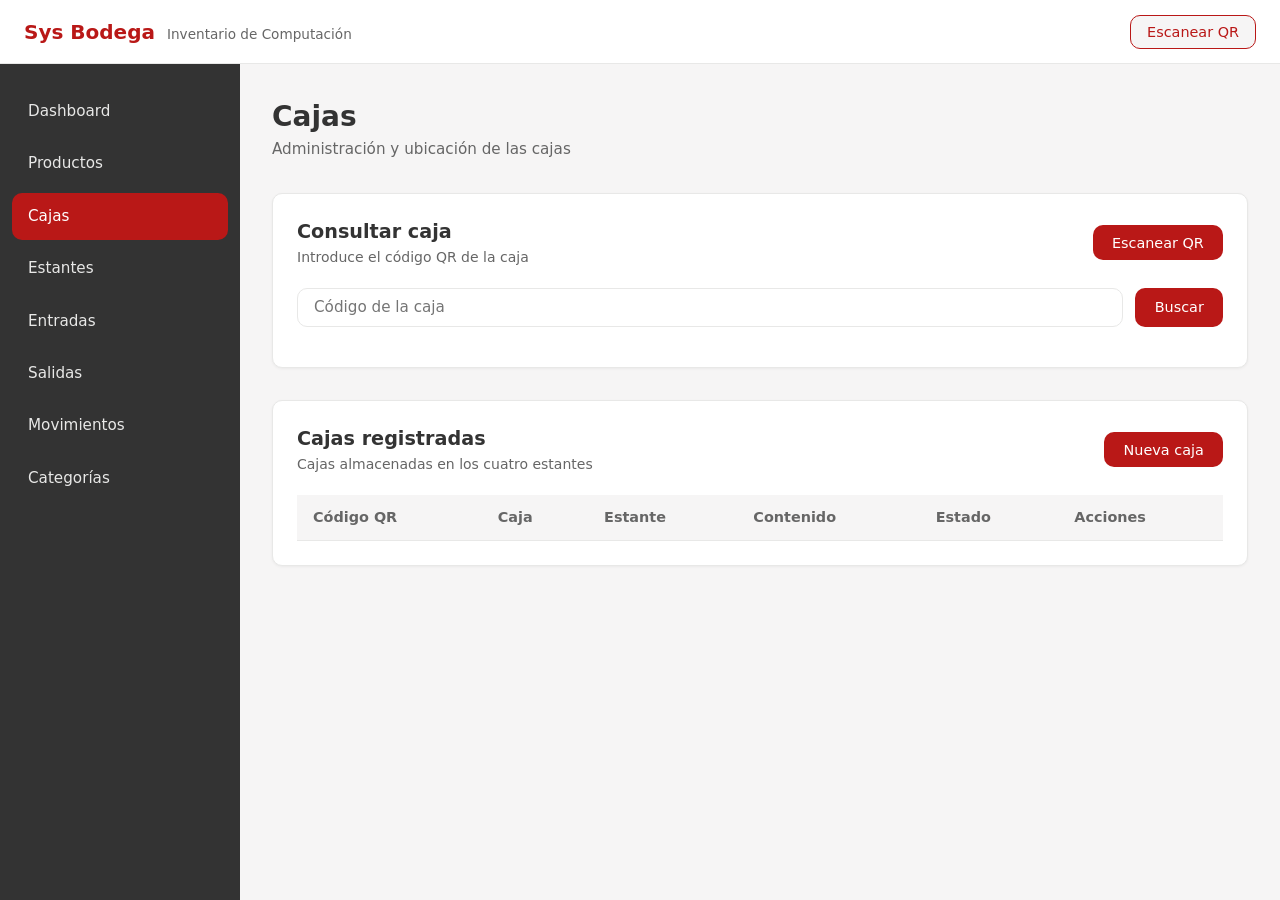
==== templates/cajas.html @ 0d26f5f3 "templates" ====
<!DOCTYPE html>
<html lang="es">
<head>
    <meta charset="UTF-8">
    <meta name="viewport" content="width=device-width, initial-scale=1.0">
    <title>Cajas - Sys Bodega</title>
    <link rel="stylesheet" href="/static/css/style.css">
</head>
<body>
<header class="header">
    <div class="logo">
        <h1>Sys Bodega</h1>
        <span>
            Inventario de Computación
        </span>
    </div>
    <button
        class="btn-scanner"
        id="btnScanner">
        Escanear QR
    </button>
</header>
<div class="layout">
    <aside class="sidebar">
        <nav>
            <a href="/" class="menu-item">
                Dashboard
            </a>
            <a href="/productos" class="menu-item">
                Productos
            </a>
            <a href="/cajas" class="menu-item active">
                Cajas
            </a>
            <a href="/estantes" class="menu-item">
                Estantes
            </a>
            <a href="/entradas" class="menu-item">
                Entradas
            </a>
            <a href="/salidas" class="menu-item">
                Salidas
            </a>
            <a href="/movimientos" class="menu-item">
                Movimientos
            </a>
            <a href="/categorias" class="menu-item">
                Categorías
            </a>
        </nav>
    </aside>
    <main class="main">
        <section class="page-header">
            <h2>Cajas</h2>
            <p>
                Administración y ubicación de las cajas
            </p>
        </section>
        <section class="scanner-section">
            <div class="section-header">
                <div>
                    <h3>
                        Consultar caja
                    </h3>
                    <p>
                        Introduce el código QR de la caja
                    </p>
                </div>
                <button
                    class="btn-primary"
                    id="btnAbrirScanner">
                    Escanear QR
                </button>
            </div>
            <div class="scanner-form">
                <input
                    type="text"
                    id="codigoCaja"
                    placeholder="Código de la caja"
                >
                <button
                    class="btn-primary"
                    id="btnBuscarCaja">
                    Buscar
                </button>
            </div>
            <div id="cajaEncontrada" class="box-result hidden">
                <div class="box-header">
                    <div>
                        <span class="product-label">
                            Caja
                        </span>
                        <h3 id="nombreCaja">
                            -
                        </h3>
                        <p id="codigoCajaResultado">
                            Código: -
                        </p>
                        <p id="estanteCaja">
                            Estante: -
                        </p>
                    </div>
                    <div class="box-status">
                        <span>
                            Estado
                        </span>
                        <strong id="estadoCaja">
                            -
                        </strong>
                    </div>
                </div>
                <div class="box-content">
                    <h4>
                        Contenido de la caja
                    </h4>
                    <div class="table-container">
                        <table>
                            <thead>
                                <tr>
                                    <th>Código</th>
                                    <th>Producto</th>
                                    <th>Marca</th>
                                    <th>Modelo</th>
                                    <th>Cantidad</th>
                                </tr>
                            </thead>
                            <tbody id="contenidoCaja">
                            </tbody>
                        </table>
                    </div>
                </div>
            </div>
        </section>
        <section class="table-section">
            <div class="section-header">
                <div>
                    <h3>
                        Cajas registradas
                    </h3>
                    <p>
                        Cajas almacenadas en los cuatro estantes
                    </p>
                </div>
                <button class="btn-primary">
                    Nueva caja
                </button>
            </div>
            <div class="table-container">
                <table>
                    <thead>
                        <tr>
                            <th>Código QR</th>
                            <th>Caja</th>
                            <th>Estante</th>
                            <th>Contenido</th>
                            <th>Estado</th>
                            <th>Acciones</th>
                        </tr>
                    </thead>
                    <tbody id="tablaCajas">
                    </tbody>
                </table>
            </div>
        </section>
    </main>
</div>
<div
    id="scannerModal"
    class="modal hidden">
    <div class="modal-content">
        <div class="modal-header">
            <div>
                <h3>
                    Escanear código QR
                </h3>
                <p>
                    Coloca el código frente a la cámara
                </p>
            </div>
            <button
                id="btnCerrarScanner"
                class="btn-close">
                Cerrar
            </button>
        </div>
        <div id="reader"></div>
        <div class="scanner-help">
            <p>
                El código debe pertenecer a una caja registrada.
            </p>
        </div>
    </div>
</div>
<script src="/static/js/app.js"></script>
<script src="/static/js/scanner.js"></script>
</body>
</html>
---- static/css/style.css ----
:root {
  --primary: #b91817;
  --primary-hover: #981914;
  --primary-light: #f6f5f5;
  --secondary: #333333;
  --secondary-hover: #1a1a1a;
  --bg-main: #f6f5f5;
  --bg-card: #ffffff;
  --bg-sidebar: #333333;
  --text-main: #333333;
  --text-muted: #666666;
  --text-white: #f6f5f5;
  --border-color: #e8e8e7;
  --warning: #b91817;
  --warning-bg: #f6f5f5;
  --danger: #981914;
  --success: #10b981;
  --radius: 10px;
  --shadow-sm: 0 1px 3px rgba(0, 0, 0, 0.05);
  --shadow-md: 0 4px 6px -1px rgba(0, 0, 0, 0.1);
  --header-height: 64px;
}

* {
  margin: 0;
  padding: 0;
  box-sizing: border-box;
  font-family: system-ui, -apple-system, BlinkMacSystemFont, 'Segoe UI', Roboto, Oxygen, Ubuntu, Cantarell, sans-serif;
}

body {
  background-color: var(--bg-main);
  color: var(--text-main);
  line-height: 1.5;
}

.hidden {
  display: none !important;
}

.header {
  height: var(--header-height);
  background-color: var(--bg-card);
  border-bottom: 1px solid var(--border-color);
  display: flex;
  align-items: center;
  justify-content: space-between;
  padding: 0 1.5rem;
  position: sticky;
  top: 0;
  z-index: 50;
}

.logo {
  display: flex;
  align-items: baseline;
  gap: 0.75rem;
}

.logo h1 {
  font-size: 1.25rem;
  font-weight: 700;
  color: var(--primary);
}

.logo span {
  font-size: 0.85rem;
  color: var(--text-muted);
}

button, .btn-primary, .btn-secondary, .btn-scanner, .view-all {
  font-weight: 500;
  border-radius: var(--radius);
  border: none;
  cursor: pointer;
  transition: all 0.2s ease;
  text-decoration: none;
  display: inline-flex;
  align-items: center;
  justify-content: center;
  font-size: 0.9rem;
}

.btn-primary {
  background-color: var(--primary);
  color: #ffffff;
  padding: 0.6rem 1.2rem;
}

.btn-primary:hover {
  background-color: var(--primary-hover);
}

.btn-secondary {
  background-color: var(--border-color);
  color: var(--text-main);
  padding: 0.5rem 1rem;
}

.btn-secondary:hover {
  background-color: var(--secondary);
  color: var(--text-white);
}

.btn-scanner {
  background-color: var(--bg-main);
  color: var(--primary);
  border: 1px solid var(--primary);
  padding: 0.5rem 1rem;
}

.btn-scanner:hover {
  background-color: var(--primary);
  color: #ffffff;
}

.view-all {
  color: var(--primary);
  font-weight: 600;
}

.view-all:hover {
  color: var(--primary-hover);
  text-decoration: underline;
}

.layout {
  display: flex;
  min-height: calc(100vh - var(--header-height));
}

.sidebar {
  width: 240px;
  background-color: var(--bg-sidebar);
  padding: 1.5rem 0.75rem;
  flex-shrink: 0;
}

.sidebar nav {
  display: flex;
  flex-direction: column;
  gap: 0.35rem;
}

.menu-item {
  color: var(--border-color);
  padding: 0.75rem 1rem;
  border-radius: var(--radius);
  text-decoration: none;
  font-size: 0.95rem;
  transition: all 0.2s ease;
}

.menu-item:hover {
  color: var(--text-white);
  background-color: rgba(255, 255, 255, 0.08);
}

.menu-item.active {
  background-color: var(--primary);
  color: #ffffff;
}

.main {
  flex: 1;
  padding: 2rem;
  display: flex;
  flex-direction: column;
  gap: 2rem;
  max-width: 1400px;
}

.page-header h2 {
  font-size: 1.75rem;
  font-weight: 700;
  color: var(--text-main);
}

.page-header p {
  color: var(--text-muted);
  font-size: 0.95rem;
}

.stats {
  display: grid;
  grid-template-columns: repeat(auto-fit, minmax(220px, 1fr));
  gap: 1.25rem;
}

.stat-card {
  background-color: var(--bg-card);
  padding: 1.25rem;
  border-radius: var(--radius);
  border: 1px solid var(--border-color);
  box-shadow: var(--shadow-sm);
  display: flex;
  align-items: center;
  gap: 1rem;
}

.stat-card.warning {
  border-left: 4px solid var(--warning);
}

.stat-card div {
  display: flex;
  flex-direction: column;
}

.stat-card span {
  font-size: 0.85rem;
  color: var(--text-muted);
}

.stat-card strong {
  font-size: 1.5rem;
  color: var(--text-main);
  font-weight: 700;
}

.scanner-section, .shelves-section, .quick-actions, .table-section {
  background-color: var(--bg-card);
  border: 1px solid var(--border-color);
  border-radius: var(--radius);
  padding: 1.5rem;
  box-shadow: var(--shadow-sm);
}

.section-header {
  display: flex;
  justify-content: space-between;
  align-items: center;
  margin-bottom: 1.25rem;
}

.section-header h3 {
  font-size: 1.2rem;
  font-weight: 600;
}

.section-header p {
  font-size: 0.875rem;
  color: var(--text-muted);
}

.scanner-form {
  display: flex;
  gap: 0.75rem;
  margin-bottom: 1rem;
}

.scanner-form input[type="text"] {
  flex: 1;
  padding: 0.6rem 1rem;
  border: 1px solid var(--border-color);
  border-radius: var(--radius);
  outline: none;
  font-size: 0.95rem;
}

.scanner-form input[type="text"]:focus {
  border-color: var(--primary);
  box-shadow: 0 0 0 3px rgba(185, 24, 23, 0.15);
}

.box-result {
  margin-top: 1.5rem;
  border: 1px solid var(--border-color);
  border-radius: var(--radius);
  padding: 1.25rem;
  background-color: var(--bg-main);
}

.box-header {
  display: flex;
  justify-content: space-between;
  margin-bottom: 1rem;
}

.product-label {
  font-size: 0.75rem;
  text-transform: uppercase;
  color: var(--primary);
  font-weight: 700;
  letter-spacing: 0.5px;
}

.box-status {
  text-align: right;
}

.box-status span {
  display: block;
  font-size: 0.8rem;
  color: var(--text-muted);
}

.box-content h4 {
  margin-bottom: 0.75rem;
  font-size: 1rem;
}

.shelves-grid {
  display: grid;
  grid-template-columns: repeat(auto-fit, minmax(200px, 1fr));
  gap: 1rem;
}

.shelf-card {
  border: 1px solid var(--border-color);
  border-radius: var(--radius);
  padding: 1.25rem;
  display: flex;
  flex-direction: column;
  align-items: center;
  text-align: center;
  gap: 0.75rem;
  background-color: var(--bg-card);
}

.shelf-info h3 {
  font-size: 1.1rem;
}

.shelf-info p {
  font-size: 0.9rem;
  color: var(--text-muted);
}

.shelf-info span {
  font-weight: 700;
  color: var(--primary);
}

.quick-actions h3 {
  margin-bottom: 1.25rem;
  font-size: 1.2rem;
}

.actions-grid {
  display: grid;
  grid-template-columns: repeat(auto-fit, minmax(220px, 1fr));
  gap: 1rem;
}

.action-card {
  display: flex;
  align-items: center;
  padding: 1rem;
  border: 1px solid var(--border-color);
  border-radius: var(--radius);
  text-decoration: none;
  color: var(--text-main);
  transition: transform 0.2s ease, box-shadow 0.2s ease;
}

.action-card:hover {
  transform: translateY(-2px);
  box-shadow: var(--shadow-md);
  border-color: var(--primary);
}

.action-card strong {
  display: block;
  font-size: 0.95rem;
}

.action-card p {
  font-size: 0.8rem;
  color: var(--text-muted);
}

.table-container {
  width: 100%;
  overflow-x: auto;
}

table {
  width: 100%;
  border-collapse: collapse;
  text-align: left;
  font-size: 0.9rem;
}

th {
  background-color: var(--bg-main);
  color: var(--text-muted);
  font-weight: 600;
  padding: 0.75rem 1rem;
  border-bottom: 1px solid var(--border-color);
}

td {
  padding: 0.85rem 1rem;
  border-bottom: 1px solid var(--border-color);
}

tbody tr:hover {
  background-color: var(--bg-main);
}

td.empty {
  text-align: center;
  color: var(--text-muted);
  padding: 2rem 1rem;
}

.modal {
  position: fixed;
  inset: 0;
  background-color: rgba(51, 51, 51, 0.8);
  display: flex;
  align-items: center;
  justify-content: center;
  z-index: 100;
  backdrop-filter: blur(4px);
}

.modal-content {
  background-color: var(--bg-card);
  border-radius: var(--radius);
  width: 100%;
  max-width: 480px;
  padding: 1.5rem;
  box-shadow: var(--shadow-md);
  display: flex;
  flex-direction: column;
  gap: 1rem;
}

.modal-header {
  display: flex;
  justify-content: space-between;
  align-items: flex-start;
}

.btn-close {
  background: transparent;
  border: none;
  font-size: 1.25rem;
  color: var(--text-muted);
  cursor: pointer;
  padding: 0.2rem 0.5rem;
}

.btn-close:hover {
  color: var(--primary);
}

#reader {
  width: 100%;
  min-height: 250px;
  background-color: var(--secondary);
  border-radius: var(--radius);
  overflow: hidden;
}

.scanner-help p {
  font-size: 0.85rem;
  color: var(--text-muted);
  text-align: center;
}

@media (max-width: 768px) {
  .layout {
    flex-direction: column;
  }

  .sidebar {
    width: 100%;
    padding: 0.75rem;
  }

  .sidebar nav {
    flex-direction: row;
    overflow-x: auto;
    padding-bottom: 0.25rem;
  }

  .menu-item {
    white-space: nowrap;
  }

  .main {
    padding: 1rem;
  }

  .scanner-form {
    flex-direction: column;
  }

  .section-header {
    flex-direction: column;
    align-items: flex-start;
    gap: 0.5rem;
  }
}
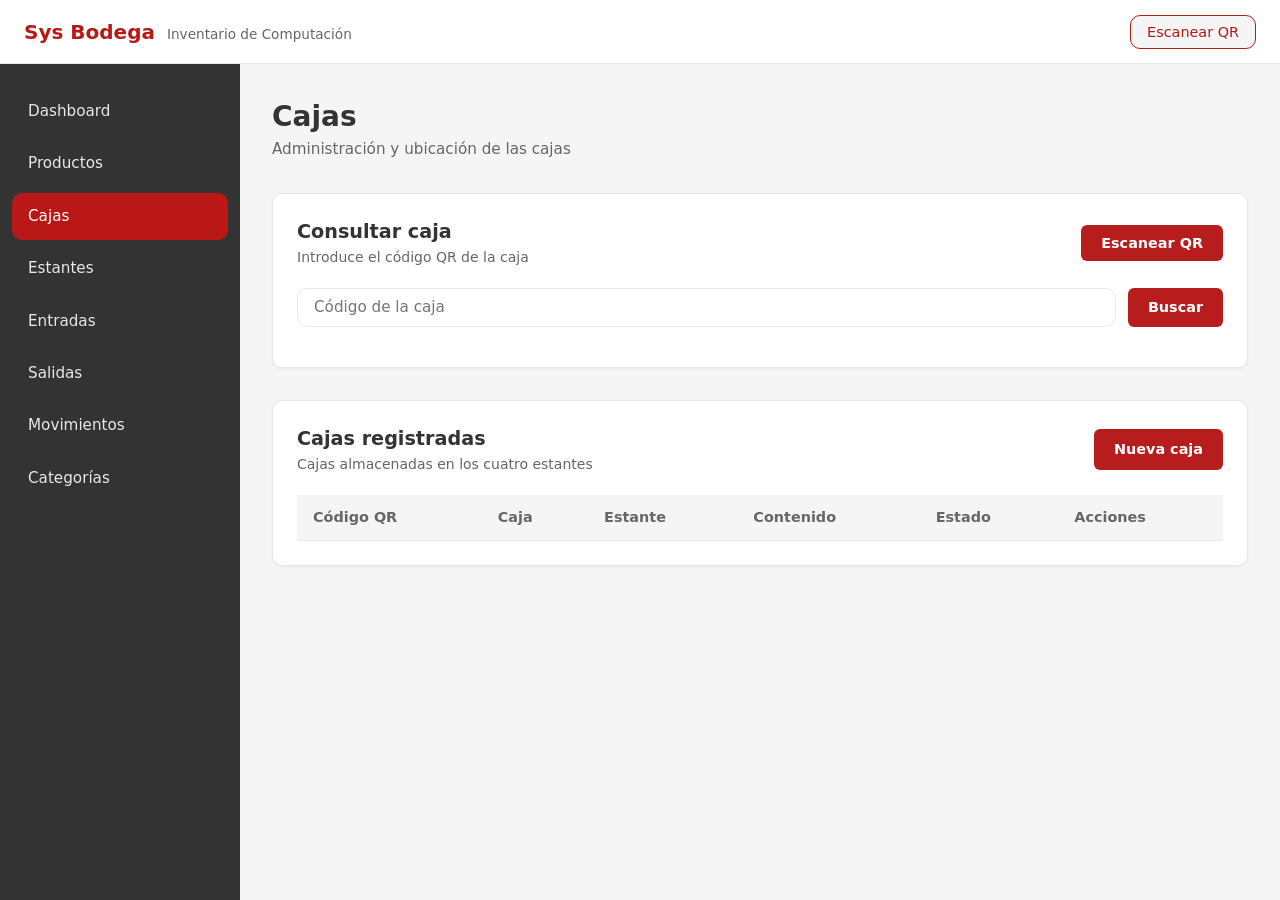
==== commit 75953c8b: "Js conexiones, arreglos HTML y App.py" ====
--- a/templates/cajas.html
+++ b/templates/cajas.html
@@ -141,9 +141,9 @@
                         Cajas almacenadas en los cuatro estantes
                     </p>
                 </div>
-                <button class="btn-primary">
-                    Nueva caja
-                </button>
+                    <a href="/cajas/nueva" class="btn-primary">
+                        Nueva caja
+                    </a>
             </div>
             <div class="table-container">
                 <table>
@@ -193,5 +193,7 @@
 </div>
 <script src="/static/js/app.js"></script>
 <script src="/static/js/scanner.js"></script>
+<script src="/static/js/nueva_caja.js"></script>
+<script src="/static/js/caja.js"></script>
 </body>
 </html>
--- a/static/css/style.css
+++ b/static/css/style.css
@@ -494,4 +494,156 @@
     align-items: flex-start;
     gap: 0.5rem;
   }
+}
+
+.modal-overlay {
+    position: fixed;
+    top: 0;
+    left: 0;
+    width: 100%;
+    height: 100%;
+    background: rgba(0, 0, 0, 0.5);
+    display: flex;
+    justify-content: center;
+    align-items: center;
+    z-index: 1000;
+}
+
+.modal-contenido {
+    background: #fff;
+    padding: 20px;
+    border-radius: 8px;
+    width: 100%;
+    max-width: 500px;
+    box-shadow: 0px 4px 10px rgba(0,0,0,0.3);
+}
+
+.modal-acciones {
+    display: flex;
+    justify-content: flex-end;
+    gap: 10px;
+    margin-top: 15px;
+}
+/* ==========================================
+   FORMULARIOS Y TARJETAS
+   ========================================== */
+
+.form-section {
+    margin-top: 20px;
+    max-width: 800px;
+}
+
+/* Tarjeta contenedora */
+.card-form {
+    background-color: #ffffff;
+    padding: 30px;
+    border-radius: 10px;
+    border: 1px solid #e5e7eb;
+    box-shadow: 0 4px 12px rgba(0, 0, 0, 0.05);
+}
+
+/* Organización en filas (2 columnas) */
+.form-row {
+    display: flex;
+    gap: 20px;
+    margin-bottom: 15px;
+}
+
+.form-row .form-group {
+    flex: 1;
+}
+
+/* Grupo de campo individual */
+.form-group {
+    display: flex;
+    flex-direction: column;
+    margin-bottom: 15px;
+}
+
+.form-group label {
+    font-weight: 600;
+    font-size: 0.9rem;
+    color: #374151;
+    margin-bottom: 6px;
+}
+
+/* Estilos de inputs, selects y textareas */
+.form-group input[type="text"],
+.form-group input[type="number"],
+.form-group select,
+.form-group textarea,
+.form-control {
+    width: 100%;
+    padding: 10px 12px;
+    border: 1px solid #d1d5db;
+    border-radius: 6px;
+    font-size: 0.95rem;
+    color: #1f2937;
+    background-color: #ffffff;
+    box-sizing: border-box;
+    transition: border-color 0.2s, box-shadow 0.2s;
+    outline: none;
+}
+
+.form-group input:focus,
+.form-group select:focus,
+.form-group textarea:focus,
+.form-control:focus {
+    border-color: #b81d1d;
+    box-shadow: 0 0 0 3px rgba(184, 29, 29, 0.15);
+}
+
+.form-group textarea {
+    resize: vertical;
+    min-height: 100px;
+}
+
+/* Acciones y botones inferiores */
+.form-actions {
+    display: flex;
+    justify-content: flex-end;
+    gap: 12px;
+    margin-top: 25px;
+    padding-top: 15px;
+    border-top: 1px solid #f3f4f6;
+}
+
+.btn-primary, 
+.btn-secondary {
+    padding: 10px 20px;
+    border-radius: 6px;
+    font-weight: 600;
+    font-size: 0.9rem;
+    cursor: pointer;
+    text-decoration: none;
+    display: inline-flex;
+    align-items: center;
+    justify-content: center;
+    border: none;
+}
+
+.btn-primary {
+    background-color: #b81d1d;
+    color: #ffffff;
+}
+
+.btn-primary:hover {
+    background-color: #961515;
+}
+
+.btn-secondary {
+    background-color: #e5e7eb;
+    color: #374151;
+}
+
+.btn-secondary:hover {
+    background-color: #d1d5db;
+}
+
+/* Adaptación responsiva para pantallas pequeñas */
+@media (max-width: 768px) {
+    .form-row {
+        flex-direction: column;
+        gap: 0;
+    }
 }
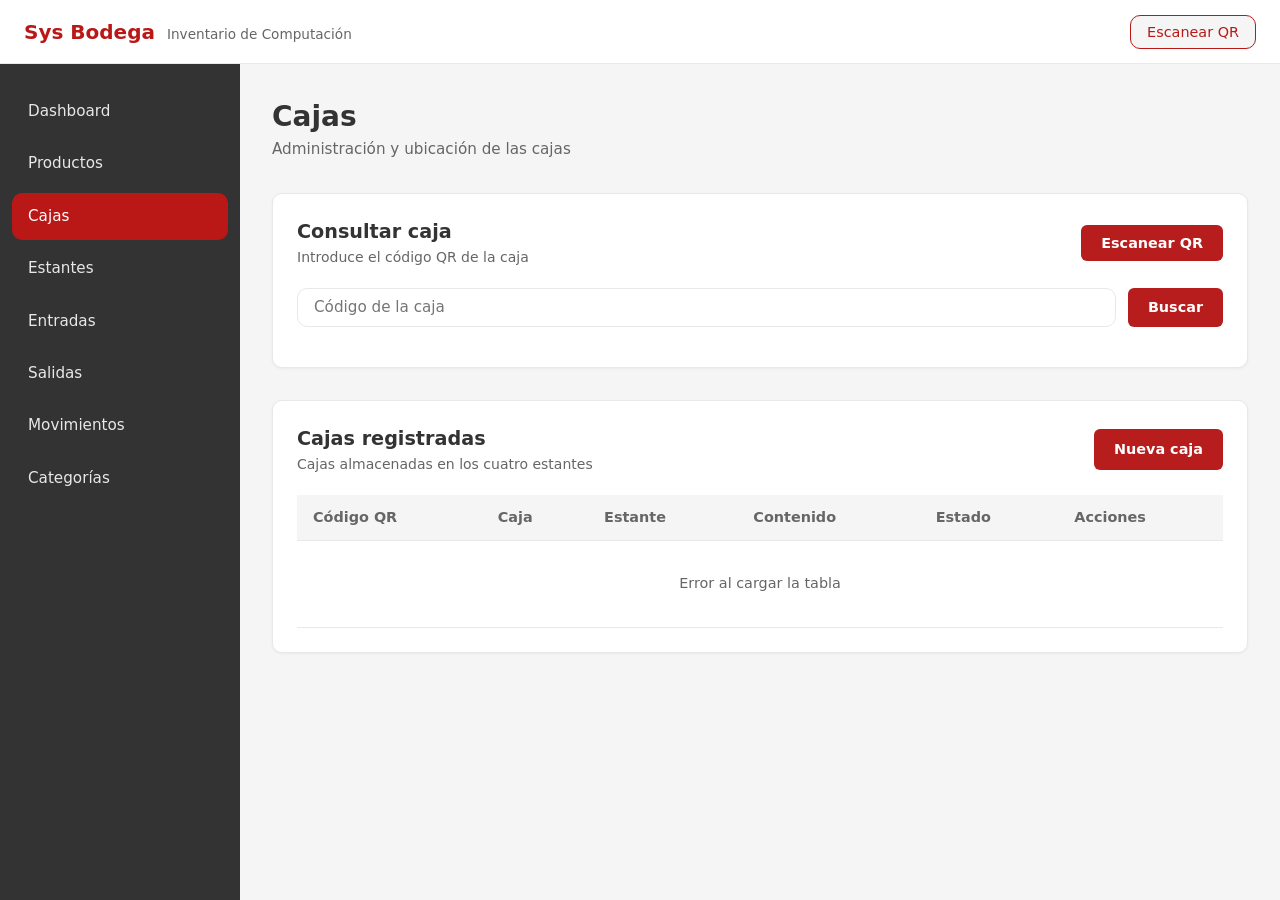
==== commit 77cc7481: "consultar cajas" ====
--- a/templates/cajas.html
+++ b/templates/cajas.html
@@ -164,36 +164,21 @@
         </section>
     </main>
 </div>
-<div
-    id="scannerModal"
-    class="modal hidden">
-    <div class="modal-content">
-        <div class="modal-header">
-            <div>
-                <h3>
-                    Escanear código QR
-                </h3>
-                <p>
-                    Coloca el código frente a la cámara
-                </p>
+    <!-- MODAL ESCÁNER -->
+    <div id="scannerModal" class="modal hidden">
+        <div class="modal-content">
+            <div class="modal-header">
+                <div>
+                    <h3>Escanear QR</h3>
+                    <p>Apunta la cámara al código de la caja</p>
+                </div>
+                <button id="btnCerrarScanner" class="btn-close">✕</button>
             </div>
-            <button
-                id="btnCerrarScanner"
-                class="btn-close">
-                Cerrar
-            </button>
-        </div>
-        <div id="reader"></div>
-        <div class="scanner-help">
-            <p>
-                El código debe pertenecer a una caja registrada.
-            </p>
+            <div id="reader"></div>
         </div>
     </div>
-</div>
-<script src="/static/js/app.js"></script>
+    
 <script src="/static/js/scanner.js"></script>
-<script src="/static/js/nueva_caja.js"></script>
 <script src="/static/js/caja.js"></script>
 </body>
 </html>
